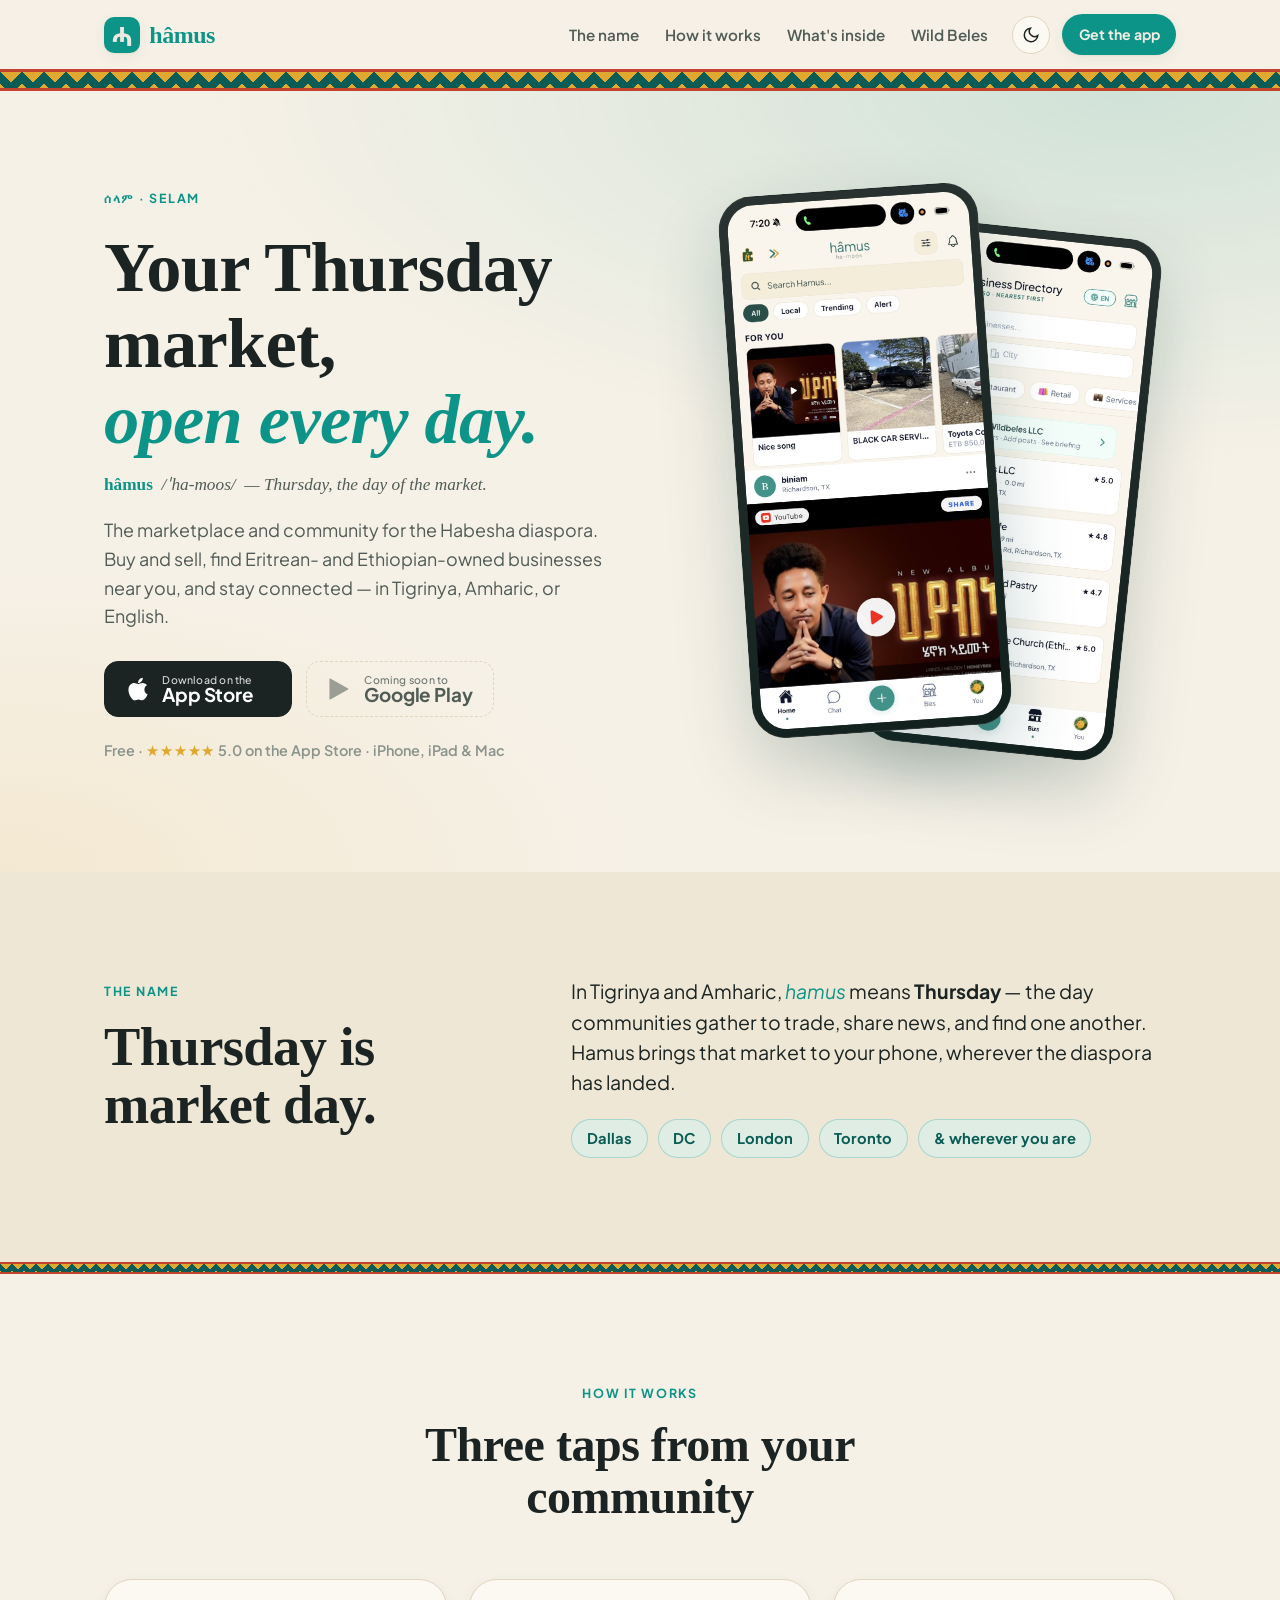
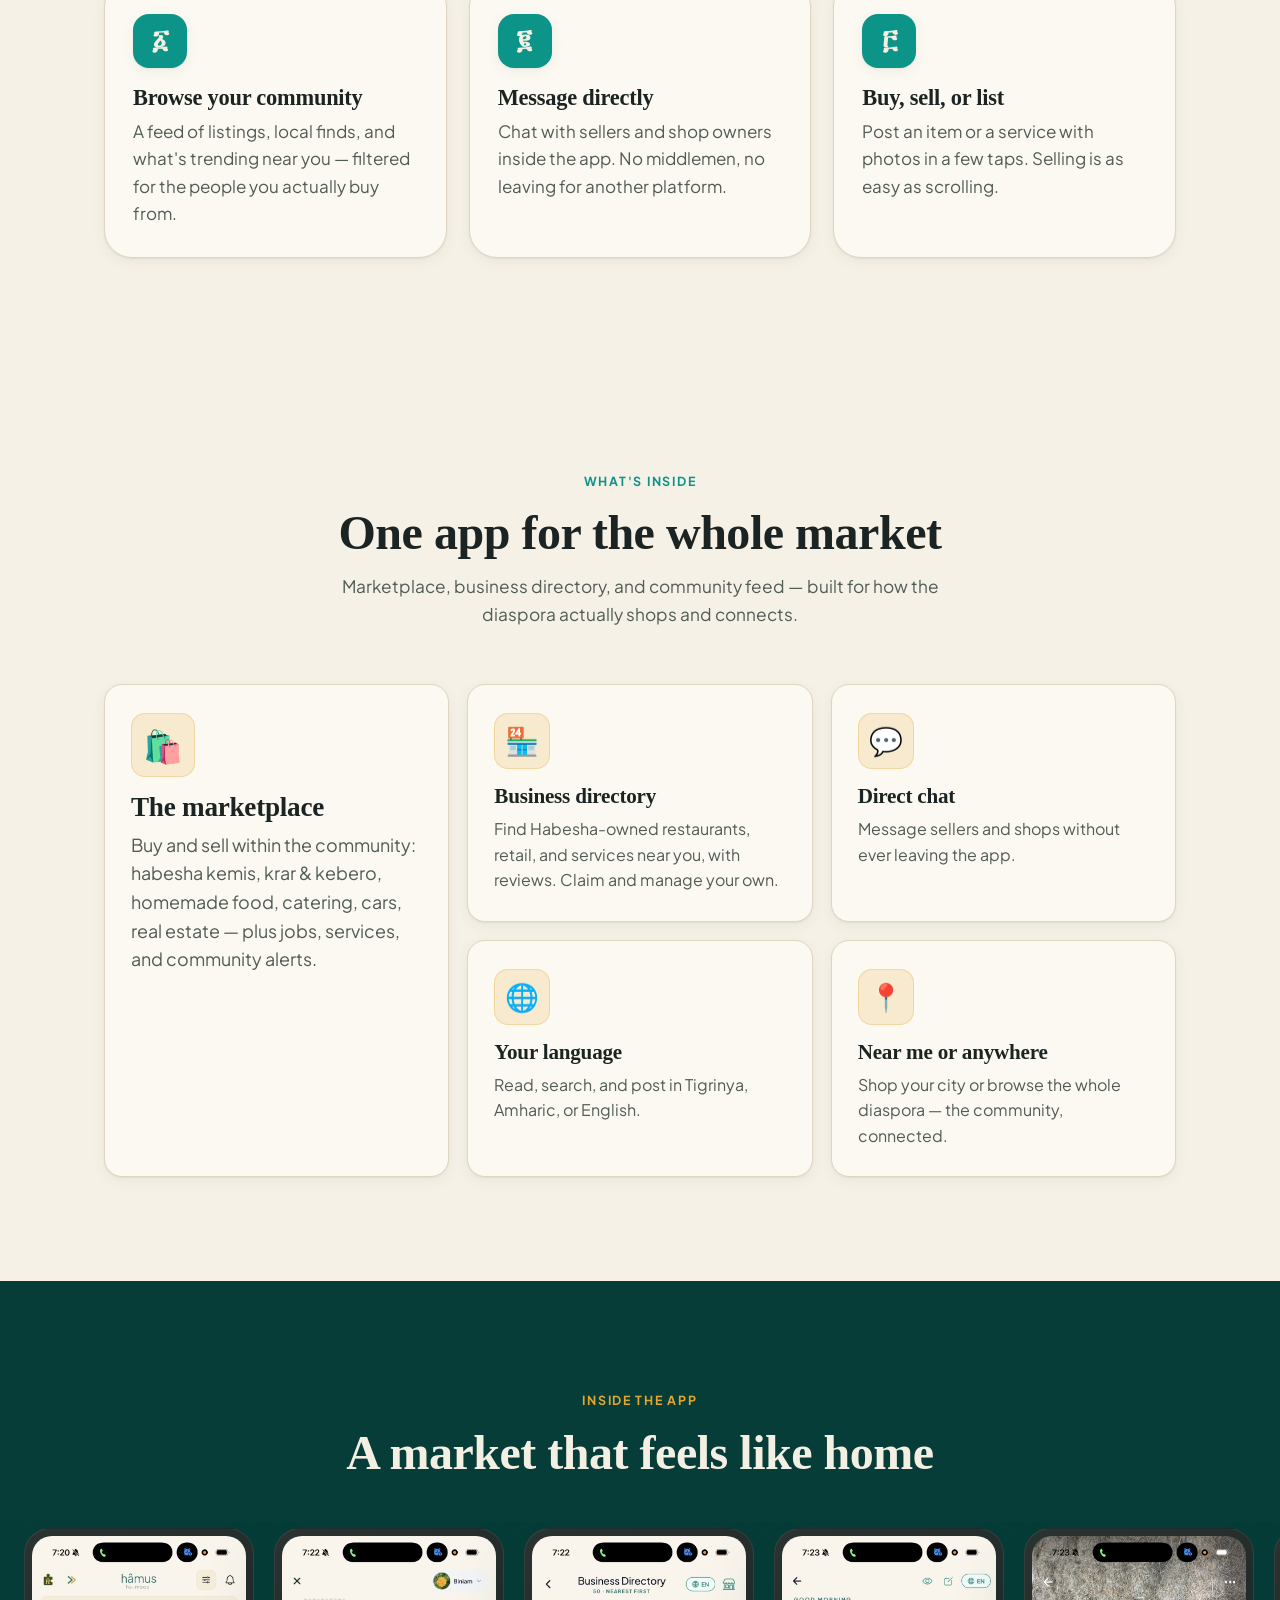
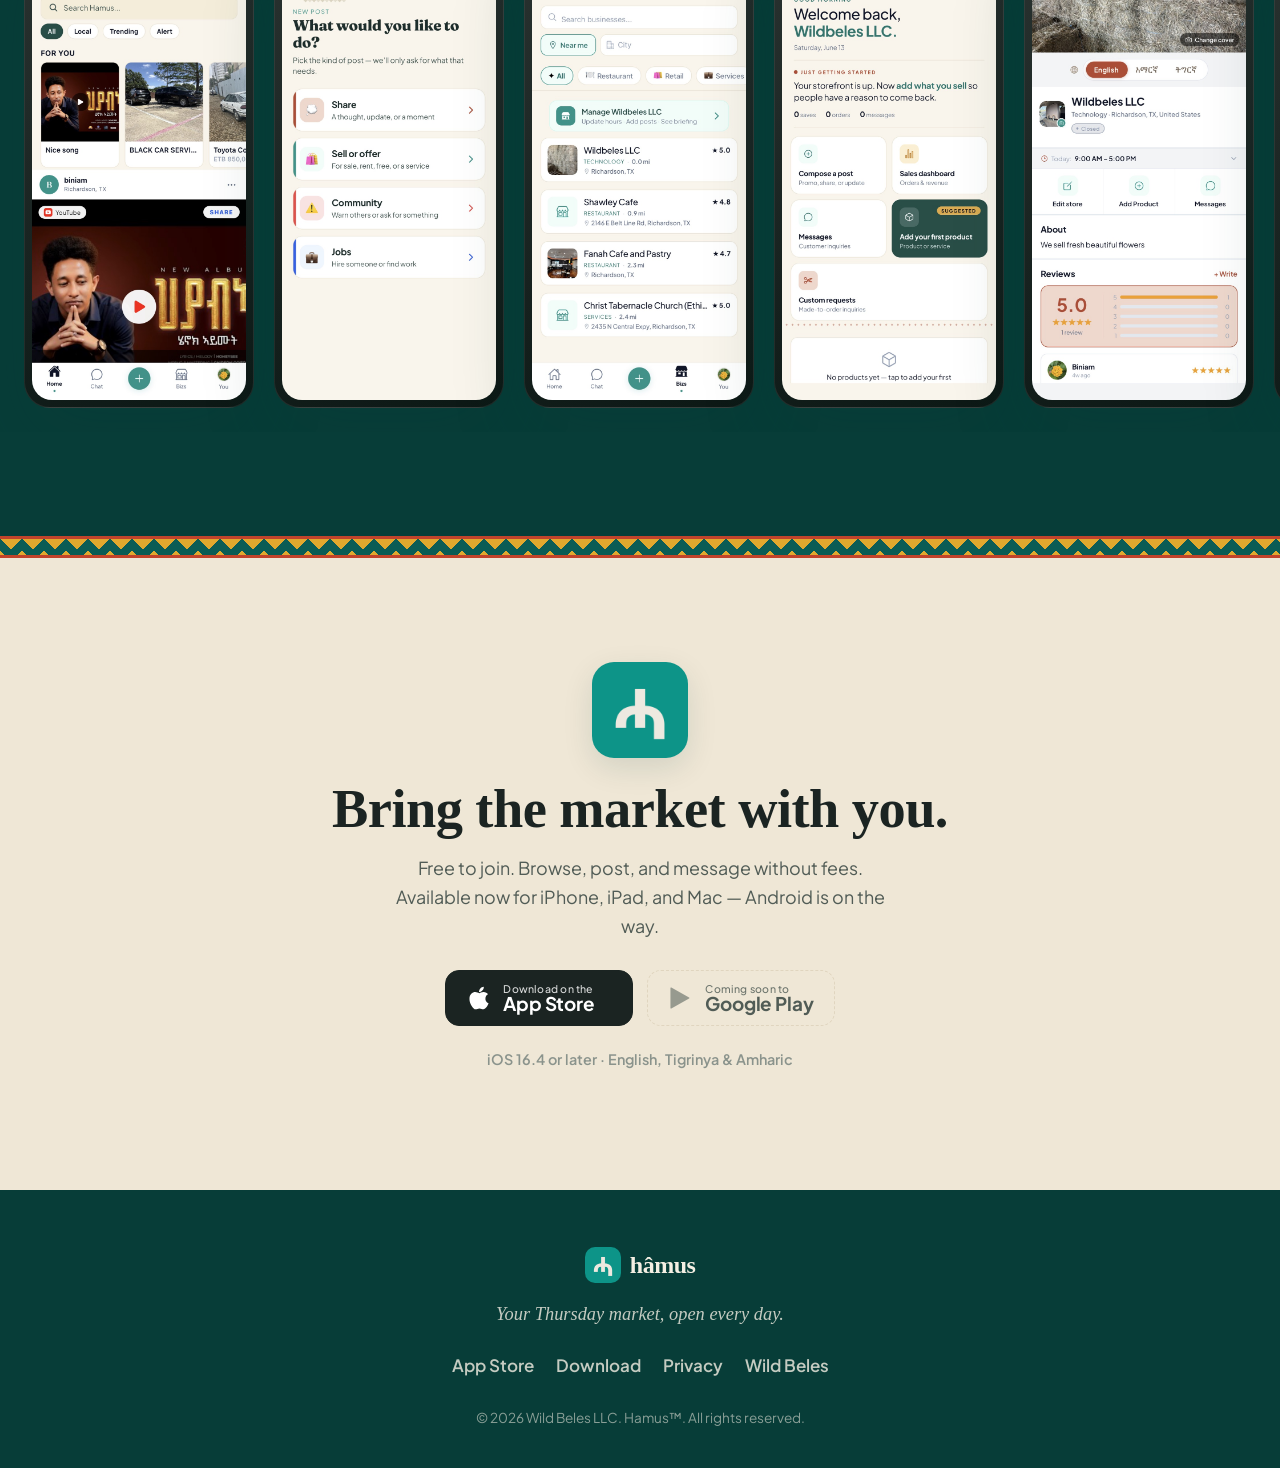
==== hamus/index.html @ 09d2dfd8 "Add Hamus landing and download page" ====
<!DOCTYPE html>
<html lang="en" data-theme="light">
<head>
  <meta charset="UTF-8" />
  <meta name="viewport" content="width=device-width, initial-scale=1.0" />
  <title>Hamus — Your Thursday market, open every day.</title>
  <meta name="description" content="Hamus is the marketplace and community for the Habesha diaspora. Buy and sell, find Eritrean- and Ethiopian-owned businesses near you, and connect in Tigrinya, Amharic, or English. Download for iOS." />

  <!-- Open Graph -->
  <meta property="og:title" content="Hamus — Your Thursday market, open every day." />
  <meta property="og:description" content="The marketplace and community for the Eritrean & Ethiopian diaspora. Buy, sell, and find Habesha-owned businesses near you. Download for iPhone." />
  <meta property="og:type" content="website" />
  <meta property="og:url" content="https://www.wildbeles.com/hamus/" />
  <meta property="og:image" content="assets/icon.png" />
  <meta name="twitter:card" content="summary_large_image" />
  <link rel="canonical" href="https://www.wildbeles.com/hamus/" />
  <link rel="icon" type="image/png" href="assets/icon.png" />
  <link rel="apple-touch-icon" href="assets/icon.png" />

  <!-- Fonts: Plus Jakarta Sans (body) + Boska (display serif, matches app wordmark) -->
  <link rel="preconnect" href="https://fonts.googleapis.com" />
  <link rel="preconnect" href="https://fonts.gstatic.com" crossorigin />
  <link href="https://fonts.googleapis.com/css2?family=Plus+Jakarta+Sans:ital,wght@0,300..800;1,300..800&display=swap" rel="stylesheet" />
  <link href="https://api.fontshare.com/v2/css?f[]=boska@400,500,600,700&display=swap" rel="stylesheet" />

  <link rel="stylesheet" href="style.css" />
</head>
<body>

  <!-- NAV -->
  <header class="nav" id="nav">
    <div class="nav__inner">
      <a href="#top" class="brand" aria-label="Hamus home">
        <img src="assets/icon.png" alt="" class="brand__mark" width="36" height="36" />
        <span class="brand__name">hâmus</span>
      </a>
      <nav class="nav__links" aria-label="Main navigation">
        <a href="#name">The name</a>
        <a href="#how">How it works</a>
        <a href="#features">What's inside</a>
        <a href="../index.html">Wild Beles</a>
      </nav>
      <div class="nav__actions">
        <button class="theme-toggle" data-theme-toggle aria-label="Switch to dark mode" type="button">
          <svg width="18" height="18" viewBox="0 0 24 24" fill="none" stroke="currentColor" stroke-width="2"><path d="M21 12.79A9 9 0 1 1 11.21 3 7 7 0 0 0 21 12.79z"/></svg>
        </button>
        <a href="#download" class="btn btn--primary btn--sm">Get the app</a>
      </div>
    </div>
  </header>

  <!-- tibeb signature band -->
  <div class="tibeb" role="presentation" aria-hidden="true"></div>

  <!-- HERO -->
  <main id="top">
  <section class="hero">
    <div class="hero__inner">
      <div class="hero__copy">
        <span class="eyebrow"><span lang="am">ሰላም</span> · Selam</span>
        <h1 class="hero__headline">Your Thursday market,<br/><em>open every day.</em></h1>
        <p class="hero__pronounce"><strong>hâmus</strong> &nbsp;/ˈha-moos/&nbsp; — Thursday, the day of the market.</p>
        <p class="hero__sub">The marketplace and community for the Habesha diaspora. Buy and sell, find Eritrean- and Ethiopian-owned businesses near you, and stay connected — in Tigrinya, Amharic, or English.</p>

        <div class="store-row">
          <a class="store-badge" href="https://apps.apple.com/us/app/hamus/id6759566316" aria-label="Download Hamus on the App Store">
            <svg class="store-badge__glyph" viewBox="0 0 384 512" aria-hidden="true"><path fill="currentColor" d="M318.7 268.7c-.2-36.7 16.4-64.4 50-84.8-18.8-26.9-47.2-41.7-84.7-44.6-35.5-2.8-74.3 20.7-88.5 20.7-15 0-49.4-19.7-76.4-19.7C63.3 141.2 4 184.8 4 273.5q0 39.3 14.4 81.2c12.8 36.7 59 126.7 107.2 125.2 25.2-.6 43-17.9 75.8-17.9 31.8 0 48.3 17.9 76.4 17.9 48.6-.7 90.4-82.5 102.6-119.3-65.2-30.7-61.7-90-61.7-91.9zm-56.6-164.2c27.3-32.4 24.8-61.9 24-72.5-24.1 1.4-52 16.4-67.9 34.9-17.5 19.8-27.8 44.3-25.6 71.9 26.1 2 49.9-11.4 69.5-34.3z"/></svg>
            <span class="store-badge__text"><small>Download on the</small><strong>App Store</strong></span>
          </a>
          <span class="store-badge store-badge--soon" aria-label="Hamus for Android is coming soon">
            <svg class="store-badge__glyph" viewBox="0 0 512 512" aria-hidden="true"><path fill="currentColor" d="M48 59.5v393c0 6.6 5.4 12 12 12 2.1 0 4.2-.6 6.1-1.6l349.4-196.5c5.8-3.3 7.8-10.6 4.5-16.4-1.1-1.9-2.6-3.5-4.5-4.5L66.1 49.1c-5.8-3.3-13.1-1.2-16.4 4.5-1.1 1.9-1.7 4-1.7 5.9z"/></svg>
            <span class="store-badge__text"><small>Coming soon to</small><strong>Google Play</strong></span>
          </span>
        </div>

        <p class="hero__trust">Free · <span class="stars" aria-hidden="true">★★★★★</span> 5.0 on the App Store · iPhone, iPad &amp; Mac</p>
      </div>

      <div class="hero__art" aria-hidden="false">
        <div class="phones">
          <figure class="phone phone--back">
            <img src="assets/screen-3.jpg" alt="Hamus business directory listing Habesha-owned restaurants and services near Richardson, Texas with ratings" width="375" height="812" loading="eager" />
          </figure>
          <figure class="phone phone--front">
            <img src="assets/screen-1.jpg" alt="Hamus home feed showing a For You marketplace of local listings, a car service, and a community music post" width="375" height="812" loading="eager" />
          </figure>
        </div>
      </div>
    </div>
  </section>

  <!-- THE NAME -->
  <section class="section name" id="name">
    <div class="container name__grid">
      <div class="name__lead">
        <span class="eyebrow">The name</span>
        <h2>Thursday is market day.</h2>
      </div>
      <div class="name__body">
        <p>In Tigrinya and Amharic, <em>hamus</em> means <strong>Thursday</strong> — the day communities gather to trade, share news, and find one another. Hamus brings that market to your phone, wherever the diaspora has landed.</p>
        <ul class="cities" aria-label="Cities the diaspora calls home">
          <li>Dallas</li><li>DC</li><li>London</li><li>Toronto</li><li>&amp; wherever you are</li>
        </ul>
      </div>
    </div>
  </section>

  <div class="tibeb tibeb--thin" role="presentation" aria-hidden="true"></div>

  <!-- HOW IT WORKS -->
  <section class="section how" id="how">
    <div class="container">
      <div class="section-head">
        <span class="eyebrow">How it works</span>
        <h2>Three taps from your community</h2>
      </div>
      <ol class="steps">
        <li class="step">
          <span class="step__num">፩</span>
          <h3>Browse your community</h3>
          <p>A feed of listings, local finds, and what's trending near you — filtered for the people you actually buy from.</p>
        </li>
        <li class="step">
          <span class="step__num">፪</span>
          <h3>Message directly</h3>
          <p>Chat with sellers and shop owners inside the app. No middlemen, no leaving for another platform.</p>
        </li>
        <li class="step">
          <span class="step__num">፫</span>
          <h3>Buy, sell, or list</h3>
          <p>Post an item or a service with photos in a few taps. Selling is as easy as scrolling.</p>
        </li>
      </ol>
    </div>
  </section>

  <!-- WHAT'S INSIDE / FEATURES -->
  <section class="section features" id="features">
    <div class="container">
      <div class="section-head">
        <span class="eyebrow">What's inside</span>
        <h2>One app for the whole market</h2>
        <p class="section-sub">Marketplace, business directory, and community feed — built for how the diaspora actually shops and connects.</p>
      </div>
      <div class="feature-grid">
        <article class="feature feature--wide">
          <div class="feature__icon" aria-hidden="true">🛍️</div>
          <h3>The marketplace</h3>
          <p>Buy and sell within the community: habesha kemis, krar &amp; kebero, homemade food, catering, cars, real estate — plus jobs, services, and community alerts.</p>
        </article>
        <article class="feature">
          <div class="feature__icon" aria-hidden="true">🏪</div>
          <h3>Business directory</h3>
          <p>Find Habesha-owned restaurants, retail, and services near you, with reviews. Claim and manage your own.</p>
        </article>
        <article class="feature">
          <div class="feature__icon" aria-hidden="true">💬</div>
          <h3>Direct chat</h3>
          <p>Message sellers and shops without ever leaving the app.</p>
        </article>
        <article class="feature">
          <div class="feature__icon" aria-hidden="true">🌐</div>
          <h3>Your language</h3>
          <p>Read, search, and post in Tigrinya, Amharic, or English.</p>
        </article>
        <article class="feature">
          <div class="feature__icon" aria-hidden="true">📍</div>
          <h3>Near me or anywhere</h3>
          <p>Shop your city or browse the whole diaspora — the community, connected.</p>
        </article>
      </div>
    </div>
  </section>

  <!-- SCREENSHOTS -->
  <section class="section shots" id="shots" aria-label="Screenshots from the Hamus app">
    <div class="shots__head container">
      <span class="eyebrow">Inside the app</span>
      <h2>A market that feels like home</h2>
    </div>
    <div class="shots__rail" role="list">
      <figure class="shot" role="listitem"><img src="assets/screen-1.jpg" alt="Hamus home feed with For You listings and a community post" loading="lazy" width="375" height="812" /></figure>
      <figure class="shot" role="listitem"><img src="assets/screen-2.jpg" alt="Hamus new-post screen offering Share, Sell or offer, Community alert, and Jobs post types" loading="lazy" width="375" height="812" /></figure>
      <figure class="shot" role="listitem"><img src="assets/screen-3.jpg" alt="Hamus business directory with nearby Habesha-owned businesses and ratings" loading="lazy" width="375" height="812" /></figure>
      <figure class="shot" role="listitem"><img src="assets/screen-4.jpg" alt="Hamus seller dashboard with compose post, sales, messages, and add product" loading="lazy" width="375" height="812" /></figure>
      <figure class="shot" role="listitem"><img src="assets/screen-5.jpg" alt="A Hamus business profile with reviews and an English, Amharic, and Tigrinya language toggle" loading="lazy" width="375" height="812" /></figure>
      <figure class="shot" role="listitem"><img src="assets/screen-6.jpg" alt="A Hamus marketplace listing for a Toyota Corolla in Addis Ababa, priced in Ethiopian birr" loading="lazy" width="375" height="812" /></figure>
    </div>
  </section>

  <div class="tibeb" role="presentation" aria-hidden="true"></div>

  <!-- DOWNLOAD -->
  <section class="section download" id="download">
    <div class="container download__inner">
      <img src="assets/icon.png" alt="Hamus app icon" class="download__icon" width="96" height="96" />
      <h2>Bring the market with you.</h2>
      <p class="download__sub">Free to join. Browse, post, and message without fees. Available now for iPhone, iPad, and Mac — Android is on the way.</p>
      <div class="store-row store-row--center">
        <a class="store-badge" href="https://apps.apple.com/us/app/hamus/id6759566316" aria-label="Download Hamus on the App Store">
          <svg class="store-badge__glyph" viewBox="0 0 384 512" aria-hidden="true"><path fill="currentColor" d="M318.7 268.7c-.2-36.7 16.4-64.4 50-84.8-18.8-26.9-47.2-41.7-84.7-44.6-35.5-2.8-74.3 20.7-88.5 20.7-15 0-49.4-19.7-76.4-19.7C63.3 141.2 4 184.8 4 273.5q0 39.3 14.4 81.2c12.8 36.7 59 126.7 107.2 125.2 25.2-.6 43-17.9 75.8-17.9 31.8 0 48.3 17.9 76.4 17.9 48.6-.7 90.4-82.5 102.6-119.3-65.2-30.7-61.7-90-61.7-91.9zm-56.6-164.2c27.3-32.4 24.8-61.9 24-72.5-24.1 1.4-52 16.4-67.9 34.9-17.5 19.8-27.8 44.3-25.6 71.9 26.1 2 49.9-11.4 69.5-34.3z"/></svg>
          <span class="store-badge__text"><small>Download on the</small><strong>App Store</strong></span>
        </a>
        <span class="store-badge store-badge--soon" aria-label="Hamus for Android is coming soon">
          <svg class="store-badge__glyph" viewBox="0 0 512 512" aria-hidden="true"><path fill="currentColor" d="M48 59.5v393c0 6.6 5.4 12 12 12 2.1 0 4.2-.6 6.1-1.6l349.4-196.5c5.8-3.3 7.8-10.6 4.5-16.4-1.1-1.9-2.6-3.5-4.5-4.5L66.1 49.1c-5.8-3.3-13.1-1.2-16.4 4.5-1.1 1.9-1.7 4-1.7 5.9z"/></svg>
          <span class="store-badge__text"><small>Coming soon to</small><strong>Google Play</strong></span>
        </span>
      </div>
      <p class="download__meta">iOS 16.4 or later · English, Tigrinya &amp; Amharic</p>
    </div>
  </section>
  </main>

  <!-- FOOTER -->
  <footer class="footer">
    <div class="container footer__inner">
      <div class="footer__brand">
        <a href="#top" class="brand" aria-label="Hamus home">
          <img src="assets/icon.png" alt="" class="brand__mark" width="32" height="32" />
          <span class="brand__name">hâmus</span>
        </a>
        <p class="footer__tagline">Your Thursday market, open every day.</p>
      </div>
      <nav class="footer__links" aria-label="Footer navigation">
        <a href="https://apps.apple.com/us/app/hamus/id6759566316">App Store</a>
        <a href="#download">Download</a>
        <a href="https://mainib26.github.io/hamus-legal/" target="_blank" rel="noopener">Privacy</a>
        <a href="../index.html">Wild Beles</a>
      </nav>
      <p class="footer__copy">© 2026 Wild Beles LLC. Hamus™. All rights reserved.</p>
    </div>
  </footer>

  <script src="main.js"></script>
  <!-- Cloudflare Web Analytics -->
  <script defer src='https://static.cloudflareinsights.com/beacon.min.js' data-cf-beacon='{"token": "3647a5404eb44c69a69fdd7ae8679982"}'></script>
  <!-- End Cloudflare Web Analytics -->
</body>
</html>
---- hamus/style.css ----
/* ============================================================
   HAMUS — Habesha marketplace landing
   Palette grounded in the real brand (teal #0D9488 on cream),
   with gold + berbere-red reserved for the tibeb signature band.
   ============================================================ */

:root {
  /* brand */
  --teal:       #0D9488;
  --teal-deep:  #0A5C55;
  --teal-ink:   #073D38;
  --gold:       #E0A82E;
  --berbere:    #C1432B;

  /* surfaces (light) */
  --cream:      #F6F1E7;
  --paper:      #FCF9F2;
  --sand:       #EFE7D6;
  --line:       #E0D5BF;

  /* text (light) */
  --ink:        #1B2422;
  --ink-soft:   #515C56;
  --ink-faint:  #8A938C;

  --bg:         var(--cream);
  --surface:    var(--paper);
  --on-teal:    #F4EFE3;

  --shadow-sm:  0 1px 2px rgba(7, 61, 56, .06), 0 4px 14px rgba(7, 61, 56, .06);
  --shadow-md:  0 10px 30px rgba(7, 61, 56, .12);
  --shadow-lg:  0 30px 70px rgba(7, 61, 56, .22);

  --radius:     18px;
  --radius-lg:  28px;
  --maxw:       1120px;

  --font-body:  "Plus Jakarta Sans", system-ui, -apple-system, sans-serif;
  --font-disp:  "Boska", Georgia, "Times New Roman", serif;
}

[data-theme="dark"] {
  --cream:      #0E1A18;
  --paper:      #14201E;
  --sand:       #182724;
  --line:       #243632;

  --ink:        #ECE6D6;
  --ink-soft:   #A9B4AD;
  --ink-faint:  #76837C;

  --teal:       #19A99B;
  --bg:         var(--cream);
  --surface:    var(--paper);
  --on-teal:    #F4EFE3;

  --shadow-sm:  0 1px 2px rgba(0,0,0,.4), 0 4px 14px rgba(0,0,0,.35);
  --shadow-md:  0 10px 30px rgba(0,0,0,.5);
  --shadow-lg:  0 30px 70px rgba(0,0,0,.6);
}

/* ---------- base ---------- */
*, *::before, *::after { box-sizing: border-box; }

html { scroll-behavior: smooth; }
@media (prefers-reduced-motion: reduce) {
  html { scroll-behavior: auto; }
  *, *::before, *::after { animation-duration: .001ms !important; transition-duration: .001ms !important; }
}

body {
  margin: 0;
  background: var(--bg);
  color: var(--ink);
  font-family: var(--font-body);
  font-size: 17px;
  line-height: 1.6;
  -webkit-font-smoothing: antialiased;
  text-rendering: optimizeLegibility;
  overflow-x: hidden;
}

img { max-width: 100%; display: block; }

a { color: inherit; text-decoration: none; }

h1, h2, h3 { font-family: var(--font-disp); font-weight: 600; line-height: 1.08; letter-spacing: -.01em; margin: 0; }
em { font-style: italic; }

::selection { background: var(--teal); color: var(--on-teal); }

:focus-visible {
  outline: 3px solid var(--teal);
  outline-offset: 3px;
  border-radius: 6px;
}

.container { width: 100%; max-width: var(--maxw); margin-inline: auto; padding-inline: 24px; }

.eyebrow {
  display: inline-block;
  font-family: var(--font-body);
  font-weight: 700;
  font-size: .78rem;
  letter-spacing: .14em;
  text-transform: uppercase;
  color: var(--teal);
}
[data-theme="dark"] .eyebrow { color: var(--gold); }

/* ---------- buttons ---------- */
.btn {
  display: inline-flex; align-items: center; justify-content: center; gap: .5em;
  font-family: var(--font-body); font-weight: 700; font-size: .95rem;
  padding: .8em 1.4em; border-radius: 999px; border: 1.5px solid transparent;
  cursor: pointer; transition: transform .15s ease, box-shadow .2s ease, background .2s ease;
}
.btn--sm { padding: .6em 1.1em; font-size: .88rem; }
.btn--primary { background: var(--teal); color: var(--on-teal); box-shadow: var(--shadow-sm); }
.btn--primary:hover { transform: translateY(-2px); box-shadow: var(--shadow-md); background: var(--teal-deep); }
[data-theme="dark"] .btn--primary:hover { background: #1ec0af; }

/* ---------- tibeb signature band ---------- */
/* A woven diamond chain — the embroidered border of the habesha kemis,
   rebuilt in pure CSS. Gold diamonds over deep teal, framed by berbere lines. */
.tibeb {
  height: 22px;
  background-color: var(--teal-deep);
  background-image:
    linear-gradient(135deg, var(--gold) 25%, transparent 25%),
    linear-gradient(225deg, var(--gold) 25%, transparent 25%),
    linear-gradient(45deg,  var(--gold) 25%, transparent 25%),
    linear-gradient(315deg, var(--gold) 25%, transparent 25%);
  background-position: 11px 0, 11px 0, 0 0, 0 0;
  background-size: 22px 22px;
  background-repeat: repeat;
  border-top: 3px solid var(--berbere);
  border-bottom: 3px solid var(--berbere);
}
.tibeb--thin {
  height: 12px;
  background-size: 12px 12px;
  background-position: 6px 0, 6px 0, 0 0, 0 0;
  border-width: 2px;
}

/* ---------- nav ---------- */
.nav {
  position: sticky; top: 0; z-index: 50;
  background: color-mix(in srgb, var(--bg) 80%, transparent);
  backdrop-filter: saturate(1.4) blur(12px);
  transition: box-shadow .25s ease, background .25s ease;
}
.nav--scrolled { box-shadow: 0 1px 0 var(--line), var(--shadow-sm); }
.nav__inner {
  max-width: var(--maxw); margin-inline: auto; padding: 14px 24px;
  display: flex; align-items: center; gap: 24px;
}
.brand { display: inline-flex; align-items: center; gap: .55em; }
.brand__mark { width: 36px; height: 36px; border-radius: 10px; box-shadow: var(--shadow-sm); }
.brand__name { font-family: var(--font-disp); font-weight: 600; font-size: 1.5rem; color: var(--teal); letter-spacing: -.02em; }
[data-theme="dark"] .brand__name { color: var(--on-teal); }

.nav__links { display: flex; gap: 26px; margin-left: auto; font-weight: 600; font-size: .95rem; }
.nav__links a { color: var(--ink-soft); transition: color .15s ease; }
.nav__links a:hover { color: var(--teal); }

.nav__actions { display: flex; align-items: center; gap: 12px; }
.theme-toggle {
  display: inline-flex; align-items: center; justify-content: center;
  width: 38px; height: 38px; border-radius: 50%;
  background: var(--surface); color: var(--ink); border: 1.5px solid var(--line);
  cursor: pointer; transition: transform .15s ease, color .15s ease, border-color .15s ease;
}
.theme-toggle:hover { color: var(--teal); border-color: var(--teal); transform: rotate(-12deg); }

/* ---------- store badges ---------- */
.store-row { display: flex; flex-wrap: wrap; gap: 14px; margin-top: 30px; }
.store-row--center { justify-content: center; }

.store-badge {
  display: inline-flex; align-items: center; gap: .7em;
  padding: .68em 1.15em; border-radius: 14px;
  background: var(--ink); color: #fff;
  border: 1.5px solid var(--ink);
  transition: transform .15s ease, box-shadow .2s ease;
  min-width: 188px;
}
.store-badge[href]:hover { transform: translateY(-2px); box-shadow: var(--shadow-md); }
.store-badge__glyph { width: 26px; height: 26px; flex: none; }
.store-badge__text { display: flex; flex-direction: column; line-height: 1.05; text-align: left; }
.store-badge__text small { font-size: .66rem; font-weight: 500; opacity: .82; letter-spacing: .02em; }
.store-badge__text strong { font-size: 1.18rem; font-weight: 700; font-family: var(--font-body); letter-spacing: -.01em; }

.store-badge--soon {
  background: transparent; color: var(--ink-soft);
  border: 1.5px dashed var(--line); cursor: default;
}
.store-badge--soon .store-badge__glyph { opacity: .55; }
[data-theme="dark"] .store-badge { background: #fff; color: var(--ink); border-color: #fff; }
[data-theme="dark"] .store-badge--soon { background: transparent; color: var(--ink-soft); border-color: var(--line); }

/* ---------- hero ---------- */
.hero { position: relative; padding: clamp(48px, 8vw, 92px) 0 clamp(56px, 8vw, 96px); }
.hero::before {
  content: ""; position: absolute; inset: 0; z-index: -1;
  background:
    radial-gradient(120% 80% at 88% 0%, color-mix(in srgb, var(--teal) 16%, transparent), transparent 60%),
    radial-gradient(90% 70% at 0% 100%, color-mix(in srgb, var(--gold) 12%, transparent), transparent 55%);
}
.hero__inner {
  max-width: var(--maxw); margin-inline: auto; padding-inline: 24px;
  display: grid; grid-template-columns: 1.05fr .95fr; gap: clamp(24px, 5vw, 64px); align-items: center;
}
.hero__copy { max-width: 560px; }
.hero__headline {
  font-size: clamp(2.6rem, 6vw, 4.4rem); margin: 18px 0 14px;
}
.hero__headline em { color: var(--teal); font-style: italic; }
[data-theme="dark"] .hero__headline em { color: var(--gold); }

.hero__pronounce {
  font-family: var(--font-disp); font-style: italic; font-size: 1.08rem;
  color: var(--ink-soft); margin: 0 0 18px;
}
.hero__pronounce strong { color: var(--teal); font-style: normal; font-weight: 600; }
[data-theme="dark"] .hero__pronounce strong { color: var(--on-teal); }

.hero__sub { font-size: 1.12rem; color: var(--ink-soft); margin: 0; max-width: 520px; }

.hero__trust { margin-top: 22px; font-size: .9rem; color: var(--ink-faint); font-weight: 600; }
.stars { color: var(--gold); letter-spacing: .06em; }

/* hero phones */
.hero__art { display: flex; justify-content: center; }
.phones { position: relative; width: min(420px, 100%); aspect-ratio: 5 / 6; }
.phone {
  position: absolute; margin: 0;
  border-radius: 34px; padding: 8px;
  background: linear-gradient(160deg, #2a3331, #11201d);
  box-shadow: var(--shadow-lg);
  overflow: hidden;
  border: 1px solid rgba(255,255,255,.06);
}
.phone img { border-radius: 26px; width: 100%; height: 100%; object-fit: cover; object-position: top; }
.phone--back {
  width: 60%; top: 0; right: 2%;
  transform: rotate(6deg);
  filter: saturate(.96);
}
.phone--front {
  width: 62%; bottom: 0; left: 2%;
  transform: rotate(-4deg);
  z-index: 2;
}
@media (hover: hover) {
  .phones:hover .phone--front { transform: rotate(-2deg) translateY(-6px); }
  .phones:hover .phone--back  { transform: rotate(4deg) translateY(4px); }
  .phone { transition: transform .4s cubic-bezier(.2,.7,.2,1); }
}

/* ---------- generic section ---------- */
.section { padding: clamp(56px, 9vw, 104px) 0; }
.section-head { max-width: 640px; margin: 0 auto clamp(36px, 5vw, 56px); text-align: center; }
.section-head h2 { font-size: clamp(2rem, 4vw, 3rem); margin: 14px 0 0; }
.section-sub { color: var(--ink-soft); font-size: 1.08rem; margin: 14px 0 0; }

/* ---------- the name ---------- */
.name { background: var(--sand); }
.name__grid { display: grid; grid-template-columns: .8fr 1.2fr; gap: clamp(28px, 5vw, 64px); align-items: start; }
.name__lead h2 { font-size: clamp(2.2rem, 4.6vw, 3.4rem); margin-top: 14px; }
.name__body p { font-size: 1.22rem; line-height: 1.55; margin: 0 0 22px; color: var(--ink); }
.name__body em { color: var(--teal); font-style: italic; }
[data-theme="dark"] .name__body em { color: var(--gold); }
.cities { list-style: none; display: flex; flex-wrap: wrap; gap: 10px; padding: 0; margin: 0; }
.cities li {
  font-weight: 700; font-size: .92rem; color: var(--teal-deep);
  background: color-mix(in srgb, var(--teal) 12%, var(--paper));
  padding: .45em 1em; border-radius: 999px; border: 1px solid color-mix(in srgb, var(--teal) 26%, transparent);
}
[data-theme="dark"] .cities li { color: var(--on-teal); background: color-mix(in srgb, var(--teal) 22%, transparent); }

/* ---------- how it works (steps) ---------- */
.steps {
  list-style: none; padding: 0; margin: 0;
  display: grid; grid-template-columns: repeat(3, 1fr); gap: 22px; counter-reset: step;
}
.step {
  position: relative; background: var(--surface); border: 1px solid var(--line);
  border-radius: var(--radius-lg); padding: 34px 28px 30px; box-shadow: var(--shadow-sm);
}
.step__num {
  display: inline-flex; align-items: center; justify-content: center;
  width: 54px; height: 54px; border-radius: 16px; margin-bottom: 18px;
  font-family: var(--font-disp); font-size: 1.7rem; font-weight: 700;
  background: var(--teal); color: var(--on-teal); box-shadow: var(--shadow-sm);
}
.step h3 { font-size: 1.4rem; margin-bottom: 8px; }
.step p { color: var(--ink-soft); margin: 0; }

/* ---------- features ---------- */
.feature-grid {
  display: grid; grid-template-columns: repeat(3, 1fr);
  grid-auto-rows: 1fr; gap: 18px;
}
.feature {
  background: var(--surface); border: 1px solid var(--line); border-radius: var(--radius);
  padding: 28px 26px; box-shadow: var(--shadow-sm);
  transition: transform .2s ease, box-shadow .2s ease, border-color .2s ease;
}
.feature:hover { transform: translateY(-4px); box-shadow: var(--shadow-md); border-color: color-mix(in srgb, var(--teal) 40%, var(--line)); }
.feature--wide { grid-column: span 1; }
.feature__icon {
  font-size: 1.7rem; width: 56px; height: 56px; border-radius: 14px;
  display: grid; place-items: center; margin-bottom: 16px;
  background: color-mix(in srgb, var(--gold) 18%, var(--paper));
  border: 1px solid color-mix(in srgb, var(--gold) 30%, transparent);
}
.feature h3 { font-size: 1.32rem; margin-bottom: 8px; }
.feature p { color: var(--ink-soft); margin: 0; font-size: 1rem; }

@media (min-width: 861px) {
  .feature--wide { grid-column: span 1; grid-row: span 2; display: flex; flex-direction: column; }
  .feature--wide .feature__icon { width: 64px; height: 64px; font-size: 2rem; }
  .feature--wide h3 { font-size: 1.7rem; }
  .feature--wide p { font-size: 1.12rem; }
}

/* ---------- screenshots rail ---------- */
.shots { background: var(--teal-ink); color: var(--on-teal); overflow: hidden; }
.shots .eyebrow { color: var(--gold); }
.shots__head { text-align: center; margin-bottom: 44px; }
.shots__head h2 { color: var(--on-teal); font-size: clamp(2rem, 4vw, 3rem); margin-top: 14px; }
.shots__rail {
  display: flex; gap: 20px; padding: 6px 24px 24px; overflow-x: auto;
  scroll-snap-type: x mandatory; -webkit-overflow-scrolling: touch;
  scrollbar-width: thin; scrollbar-color: var(--gold) transparent;
}
.shots__rail::-webkit-scrollbar { height: 8px; }
.shots__rail::-webkit-scrollbar-thumb { background: color-mix(in srgb, var(--gold) 70%, transparent); border-radius: 99px; }
.shot {
  flex: 0 0 auto; width: 230px; margin: 0; scroll-snap-align: center;
  border-radius: 26px; padding: 7px; background: linear-gradient(160deg, #2a3331, #0c1815);
  box-shadow: var(--shadow-lg); border: 1px solid rgba(255,255,255,.08);
}
.shot img { border-radius: 20px; width: 100%; height: auto; }

/* ---------- download ---------- */
.download { background: var(--sand); text-align: center; }
.download__inner { max-width: 680px; }
.download__icon { width: 96px; height: 96px; border-radius: 22px; margin: 0 auto 22px; box-shadow: var(--shadow-md); }
.download h2 { font-size: clamp(2.2rem, 5vw, 3.4rem); }
.download__sub { color: var(--ink-soft); font-size: 1.12rem; margin: 16px auto 30px; max-width: 520px; }
.download__meta { margin-top: 22px; font-size: .9rem; color: var(--ink-faint); font-weight: 600; }

/* ---------- footer ---------- */
.footer { background: var(--teal-ink); color: var(--on-teal); padding: 56px 0 40px; }
.footer__inner { display: grid; gap: 22px; justify-items: center; text-align: center; }
.footer .brand__name { color: var(--on-teal); }
.footer .brand__mark { box-shadow: none; }
.footer__tagline { font-family: var(--font-disp); font-style: italic; font-size: 1.15rem; margin: 10px 0 0; color: color-mix(in srgb, var(--on-teal) 80%, transparent); }
.footer__links { display: flex; flex-wrap: wrap; gap: 8px 22px; justify-content: center; font-weight: 600; }
.footer__links a { color: color-mix(in srgb, var(--on-teal) 80%, transparent); transition: color .15s ease; }
.footer__links a:hover { color: var(--gold); }
.footer__copy { font-size: .85rem; color: color-mix(in srgb, var(--on-teal) 55%, transparent); margin: 6px 0 0; }

/* ============================================================
   RESPONSIVE
   ============================================================ */
@media (max-width: 980px) {
  .feature-grid { grid-template-columns: repeat(2, 1fr); }
  .feature--wide { grid-column: span 2; grid-row: auto; }
}

@media (max-width: 860px) {
  body { font-size: 16px; }
  .hero__inner { grid-template-columns: 1fr; }
  .hero__art { order: -1; }
  .phones { width: min(360px, 86%); aspect-ratio: 4 / 5; margin-inline: auto; }
  .name__grid { grid-template-columns: 1fr; }
  .steps { grid-template-columns: 1fr; }
  .nav__links { display: none; }
}

@media (max-width: 560px) {
  .feature-grid { grid-template-columns: 1fr; }
  .feature--wide { grid-column: span 1; }
  .store-row { flex-direction: column; }
  .store-badge { width: 100%; }
  .shot { width: 200px; }
  .hero__headline { font-size: clamp(2.3rem, 11vw, 3rem); }
}
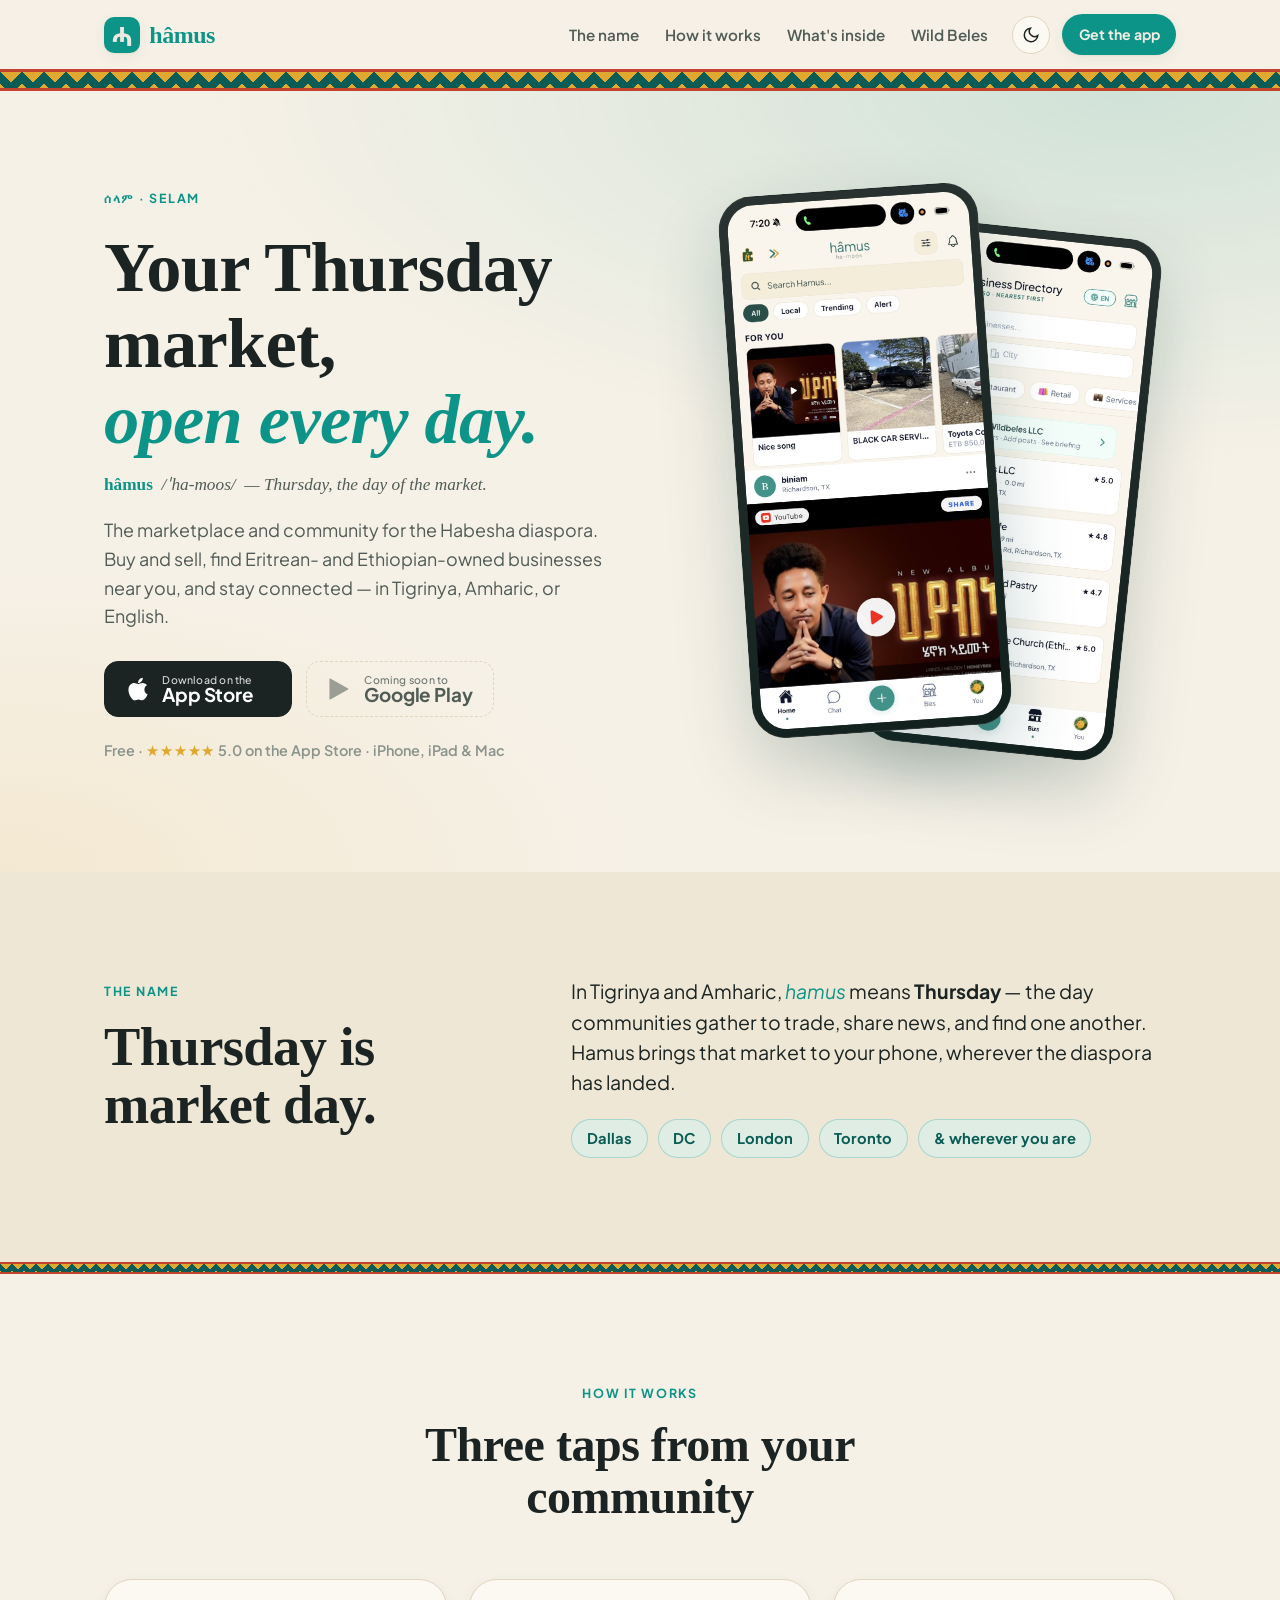
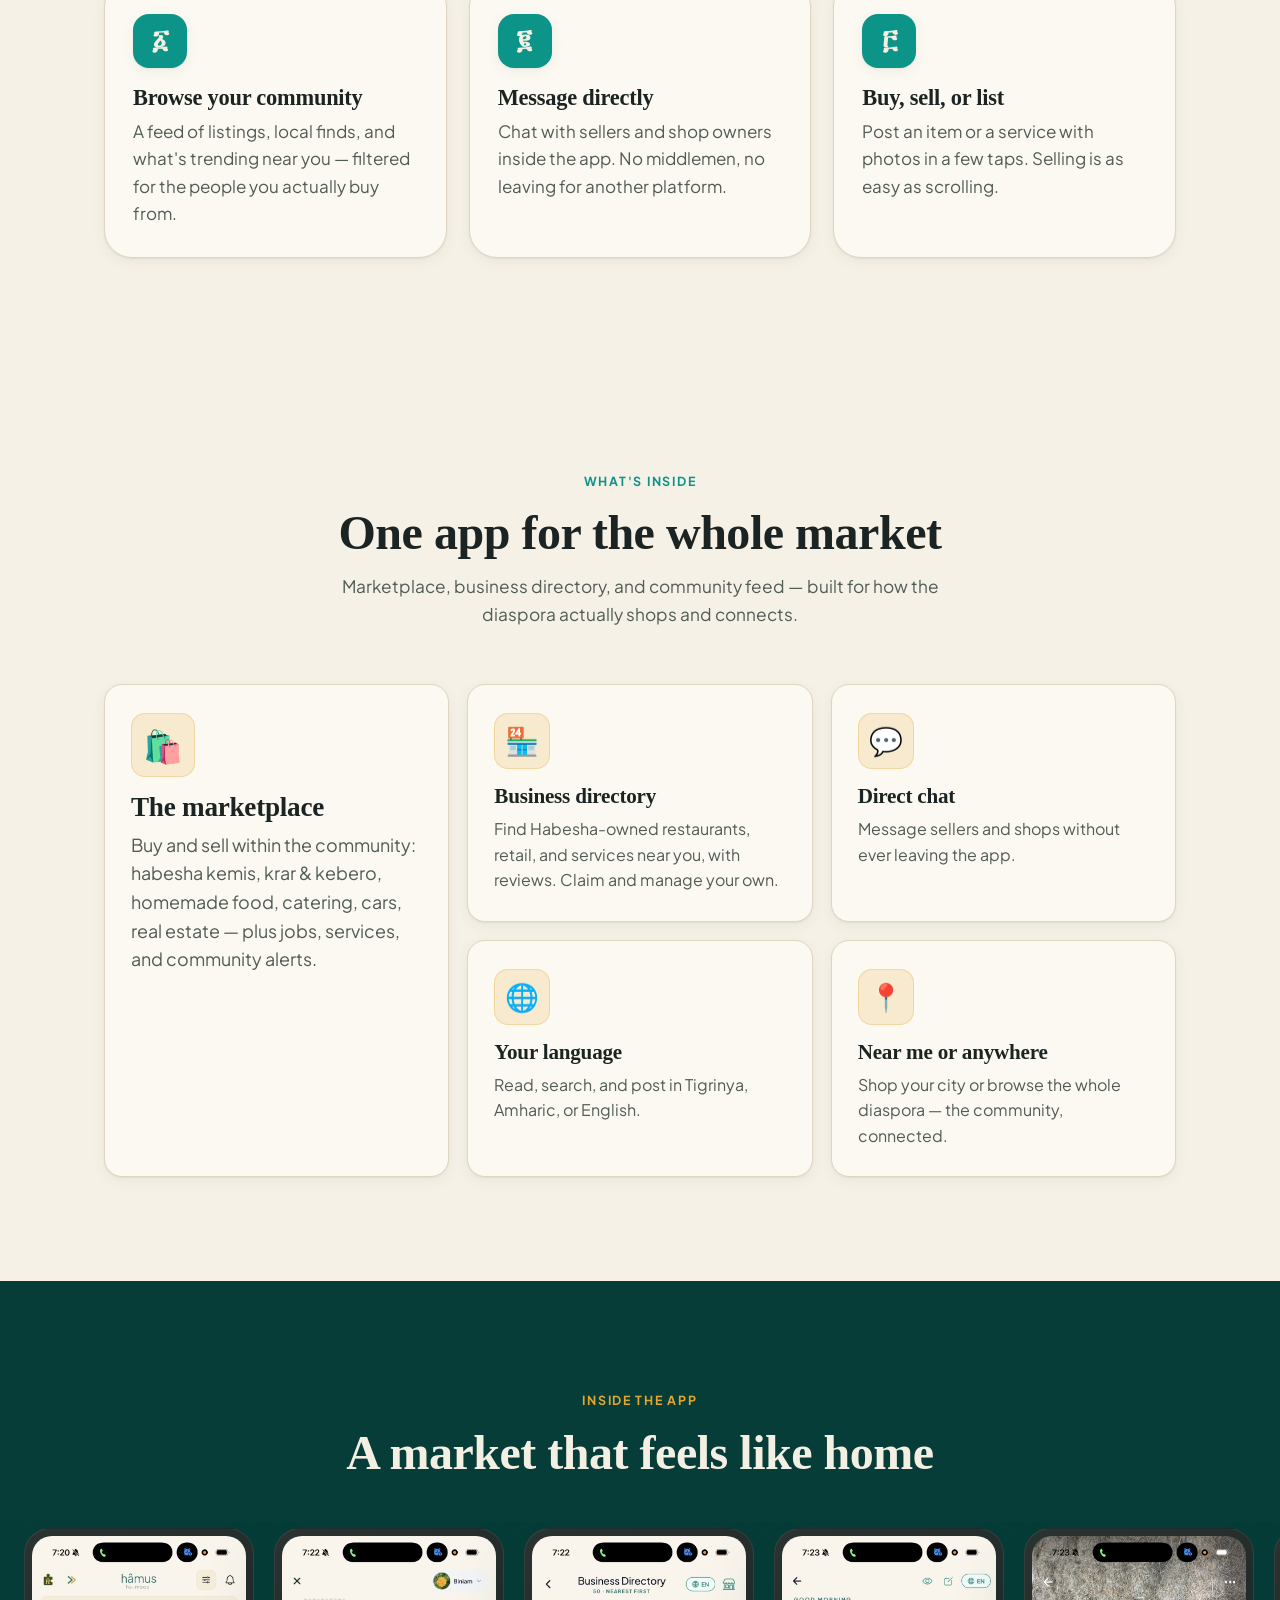
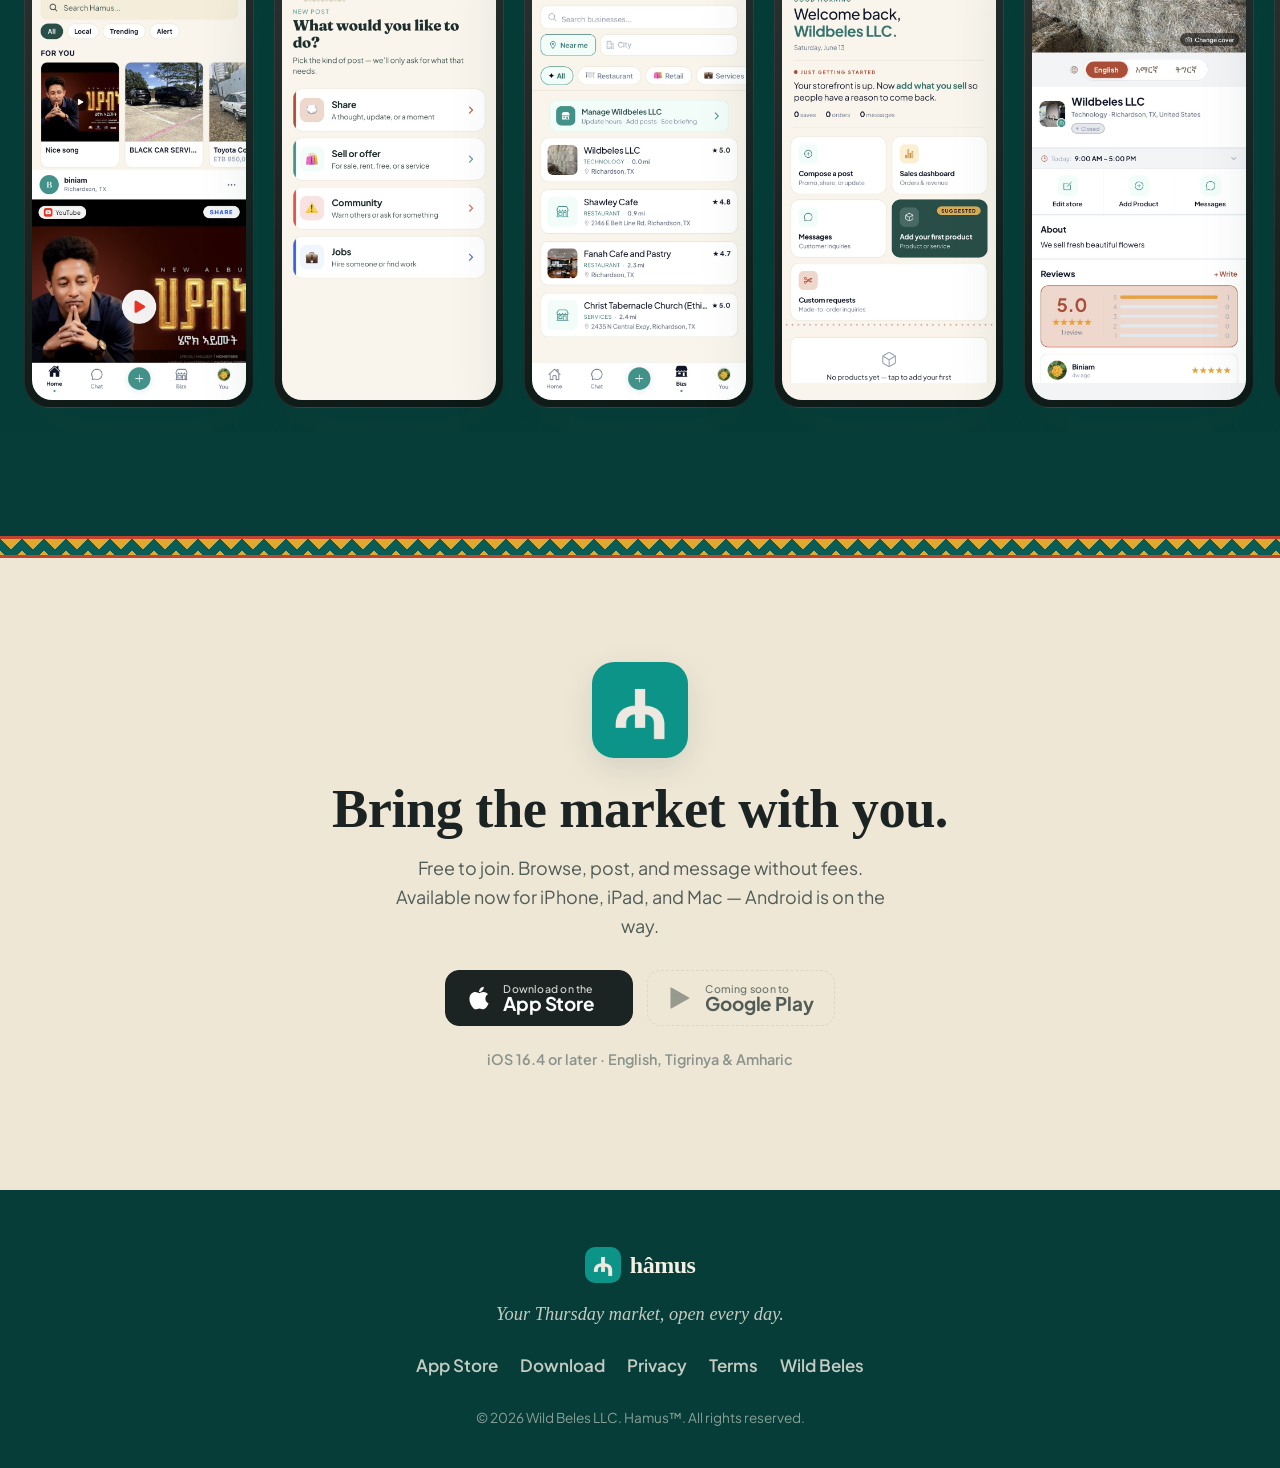
==== commit 914c3323: "Add Hamus privacy and terms pages on the domain Bring the legal content (verbatim from the existing " ====
--- a/hamus/index.html
+++ b/hamus/index.html
@@ -224,7 +224,8 @@
       <nav class="footer__links" aria-label="Footer navigation">
         <a href="https://apps.apple.com/us/app/hamus/id6759566316">App Store</a>
         <a href="#download">Download</a>
-        <a href="https://mainib26.github.io/hamus-legal/" target="_blank" rel="noopener">Privacy</a>
+        <a href="privacy">Privacy</a>
+        <a href="terms">Terms</a>
         <a href="../index.html">Wild Beles</a>
       </nav>
       <p class="footer__copy">© 2026 Wild Beles LLC. Hamus™. All rights reserved.</p>
--- a/hamus/style.css
+++ b/hamus/style.css
@@ -390,3 +390,45 @@
   .shot { width: 200px; }
   .hero__headline { font-size: clamp(2.3rem, 11vw, 3rem); }
 }
+
+/* ============================================================
+   LEGAL PAGES (privacy / terms)
+   Reuses the brand tokens above; long-form, readable column.
+   ============================================================ */
+.legal { padding: clamp(36px, 6vw, 64px) 0 clamp(56px, 9vw, 96px); }
+.legal__wrap { max-width: 760px; margin-inline: auto; padding-inline: 24px; }
+
+.legal__top {
+  display: flex; flex-wrap: wrap; align-items: center; justify-content: space-between;
+  gap: 14px; margin-bottom: clamp(22px, 4vw, 38px);
+}
+.legal h1 { font-size: clamp(2.1rem, 5vw, 3.1rem); margin-top: 6px; }
+.legal__updated { color: var(--ink-faint); font-size: .9rem; font-weight: 600; margin: 12px 0 0; }
+.legal__lead { font-size: 1.12rem; color: var(--ink); margin: 22px 0 0; }
+
+/* document body */
+.legal__doc { font-size: 1.04rem; }
+.legal__doc h2 {
+  font-size: 1.5rem; margin: 38px 0 12px; color: var(--teal-deep); scroll-margin-top: 90px;
+}
+[data-theme="dark"] .legal__doc h2 { color: var(--teal); }
+.legal__doc h3 {
+  font-family: var(--font-body); font-size: 1.04rem; font-weight: 700;
+  margin: 22px 0 8px; color: var(--ink);
+}
+.legal__doc p, .legal__doc li { color: var(--ink-soft); margin: 0 0 14px; }
+.legal__doc ul { padding-left: 22px; margin: 0 0 18px; }
+.legal__doc li { margin-bottom: 8px; }
+.legal__doc strong { color: var(--ink); }
+.legal__doc em { font-style: italic; }
+.legal__doc a { color: var(--teal); text-decoration: underline; text-underline-offset: 2px; }
+.legal__doc a:hover { color: var(--teal-deep); }
+[data-theme="dark"] .legal__doc a:hover { color: var(--gold); }
+
+/* callout + notice boxes */
+.callout {
+  background: color-mix(in srgb, var(--teal) 10%, var(--surface));
+  border: 1px solid color-mix(in srgb, var(--teal) 28%, transparent);
+  border-radius: var(--radius); padding: 16px 18px; margin: 20px 0;
+}
+.callout p { margin: 0; color: var(--ink); }
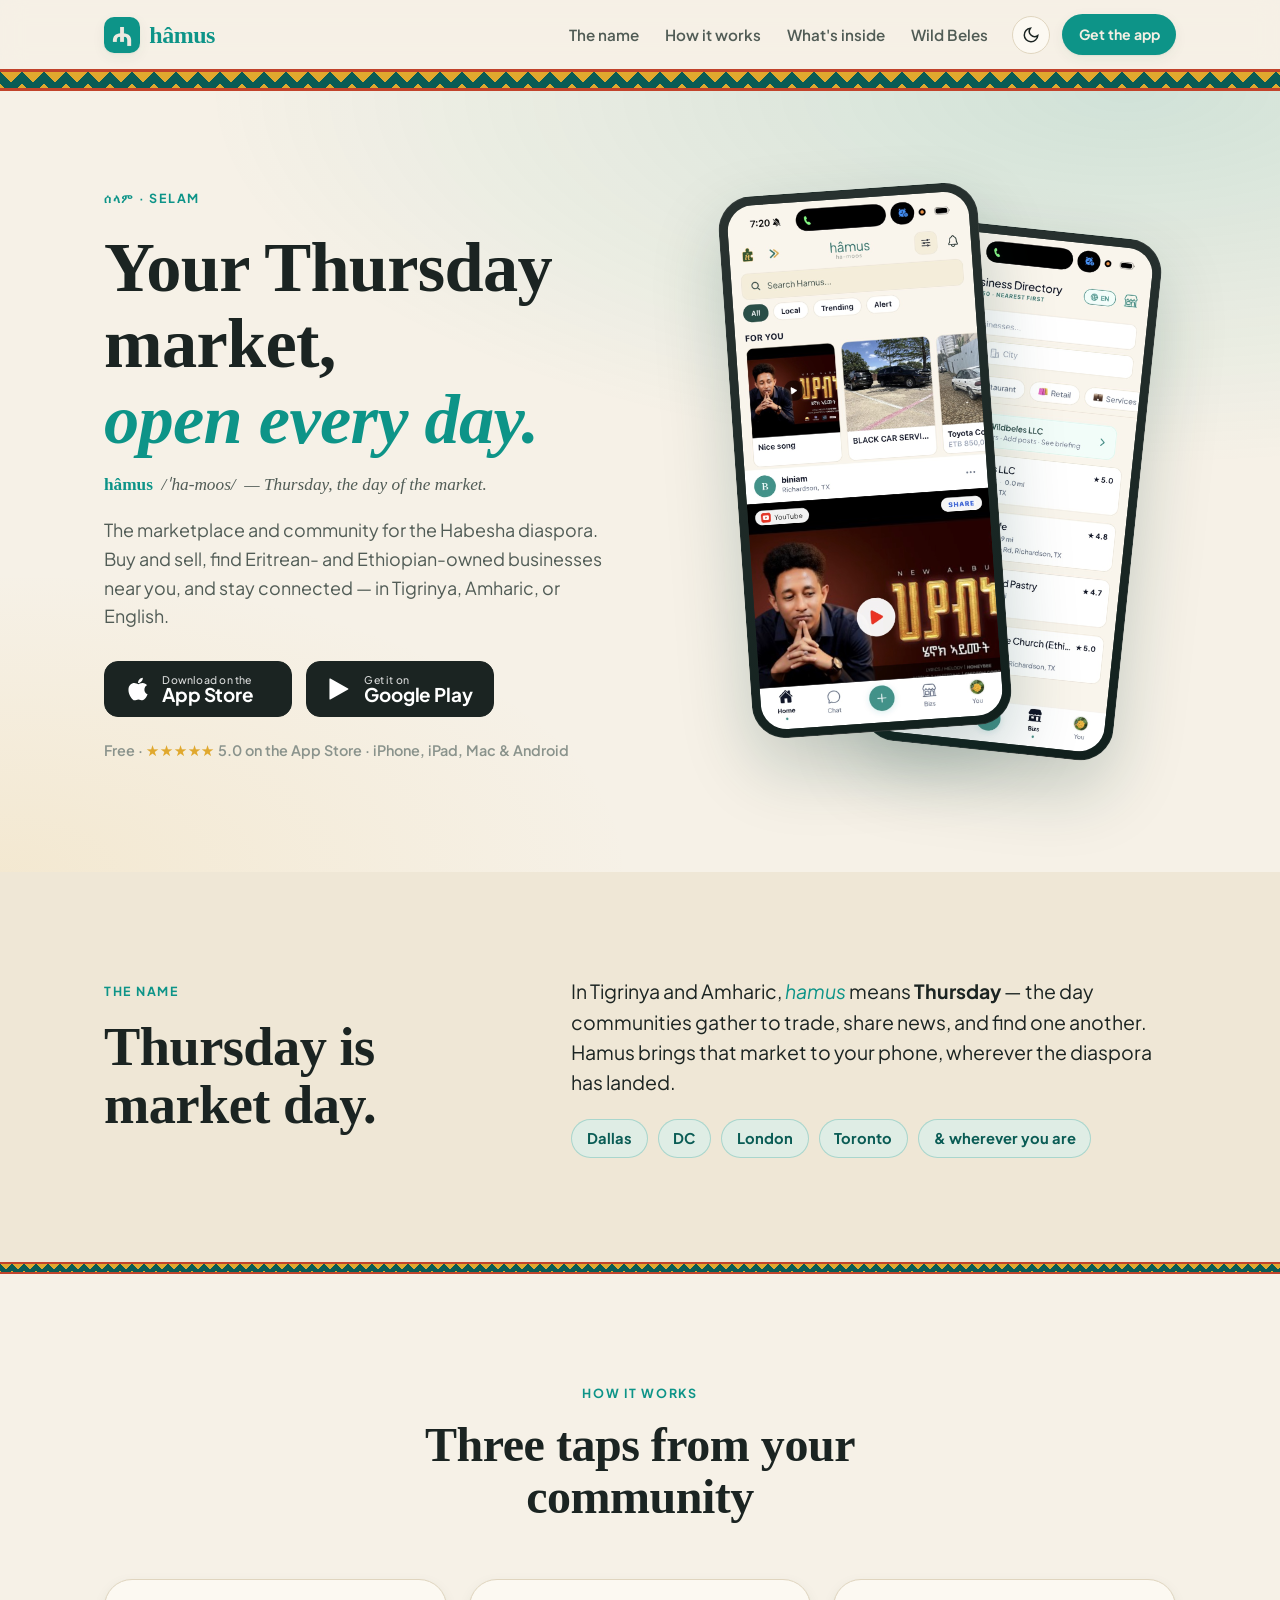
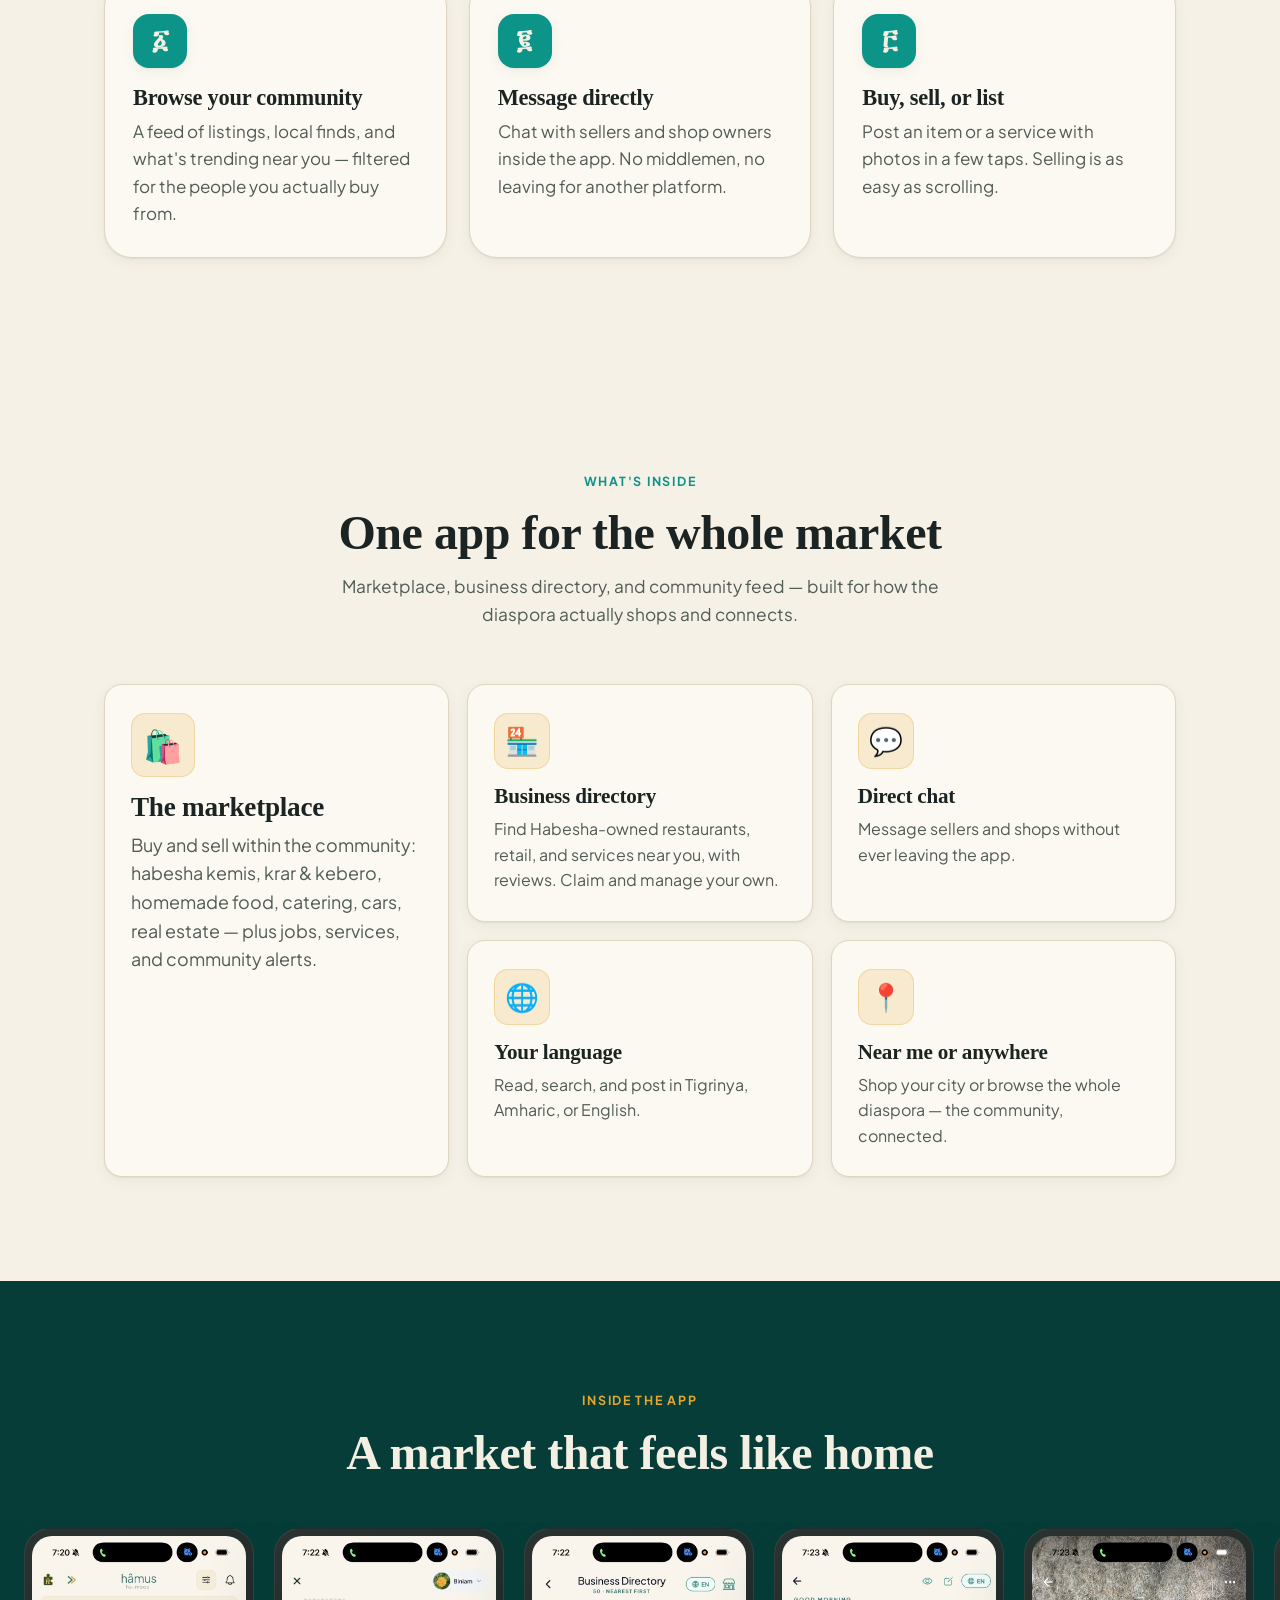
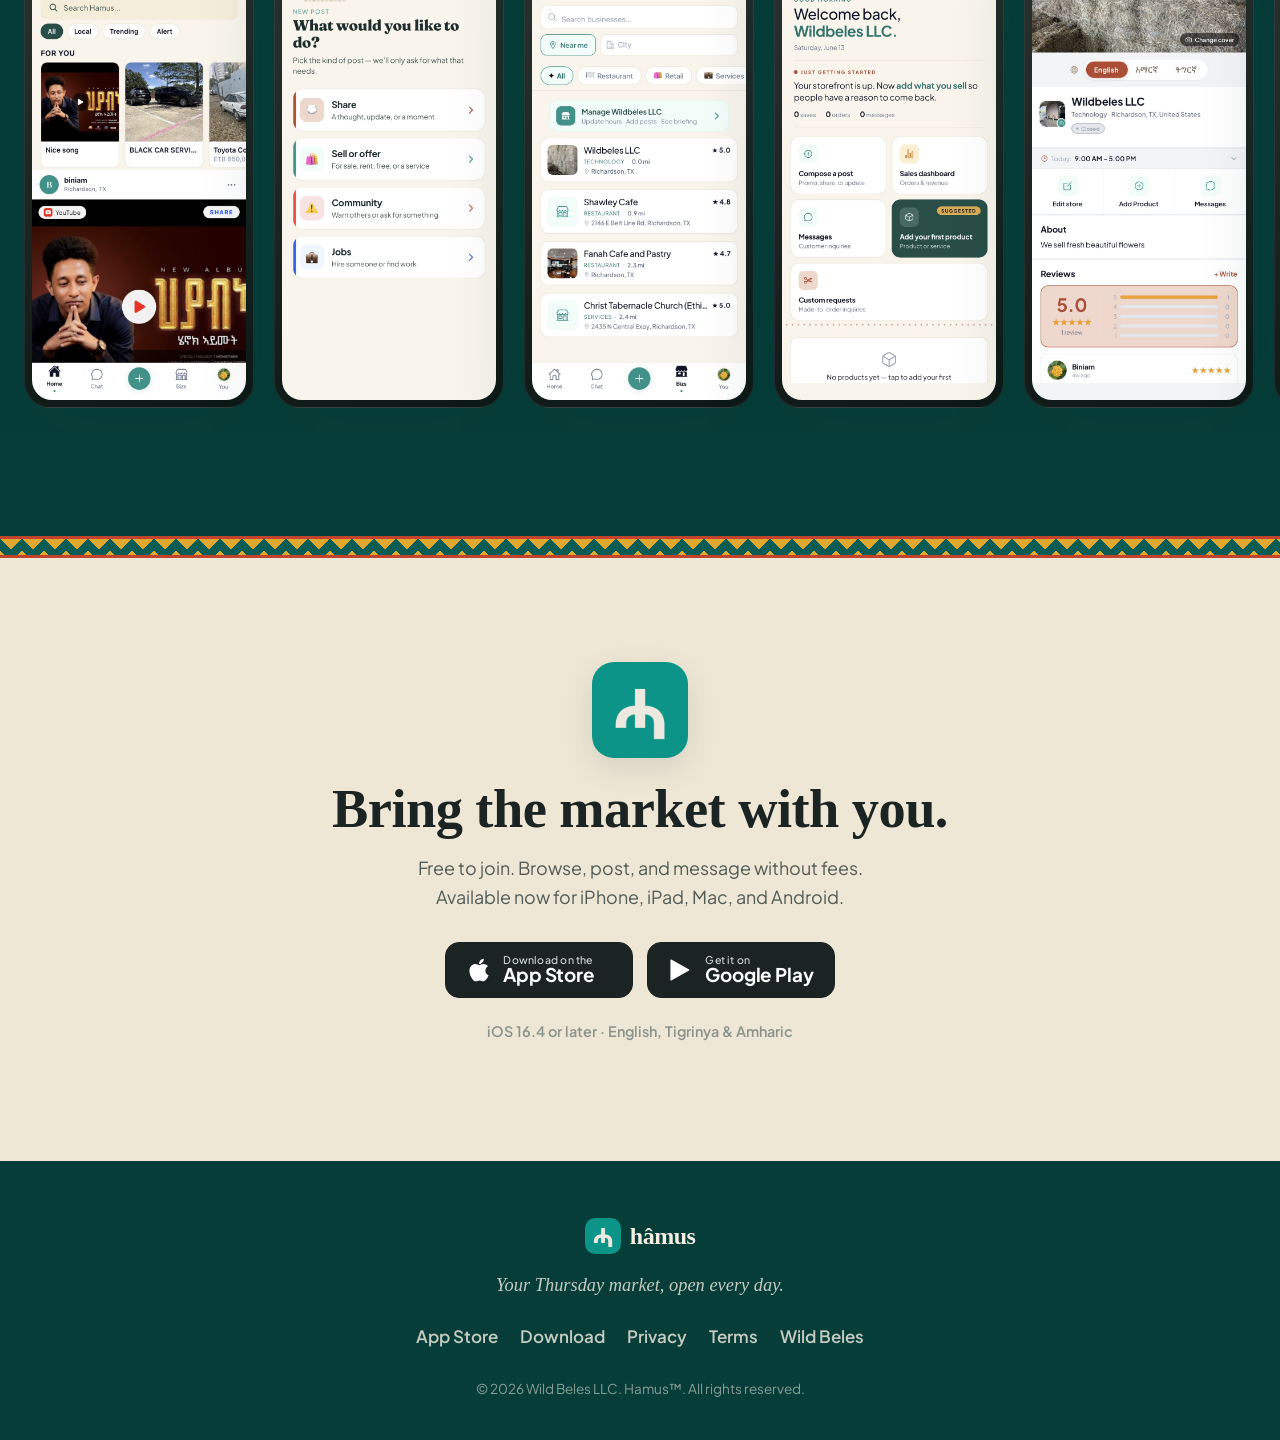
==== commit 2288da20: "hamus: Android is live — real Google Play links everywhere Replace the 'Coming soon to Google Play' " ====
--- a/hamus/index.html
+++ b/hamus/index.html
@@ -4,11 +4,11 @@
   <meta charset="UTF-8" />
   <meta name="viewport" content="width=device-width, initial-scale=1.0" />
   <title>Hamus — Your Thursday market, open every day.</title>
-  <meta name="description" content="Hamus is the marketplace and community for the Habesha diaspora. Buy and sell, find Eritrean- and Ethiopian-owned businesses near you, and connect in Tigrinya, Amharic, or English. Download for iOS." />
+  <meta name="description" content="Hamus is the marketplace and community for the Habesha diaspora. Buy and sell, find Eritrean- and Ethiopian-owned businesses near you, and connect in Tigrinya, Amharic, or English. Download free for iOS & Android." />
 
   <!-- Open Graph -->
   <meta property="og:title" content="Hamus — Your Thursday market, open every day." />
-  <meta property="og:description" content="The marketplace and community for the Eritrean & Ethiopian diaspora. Buy, sell, and find Habesha-owned businesses near you. Download for iPhone." />
+  <meta property="og:description" content="The marketplace and community for the Eritrean & Ethiopian diaspora. Buy, sell, and find Habesha-owned businesses near you. Download for iPhone & Android." />
   <meta property="og:type" content="website" />
   <meta property="og:url" content="https://www.wildbeles.com/hamus/" />
   <meta property="og:image" content="assets/icon.png" />
@@ -67,13 +67,13 @@
             <svg class="store-badge__glyph" viewBox="0 0 384 512" aria-hidden="true"><path fill="currentColor" d="M318.7 268.7c-.2-36.7 16.4-64.4 50-84.8-18.8-26.9-47.2-41.7-84.7-44.6-35.5-2.8-74.3 20.7-88.5 20.7-15 0-49.4-19.7-76.4-19.7C63.3 141.2 4 184.8 4 273.5q0 39.3 14.4 81.2c12.8 36.7 59 126.7 107.2 125.2 25.2-.6 43-17.9 75.8-17.9 31.8 0 48.3 17.9 76.4 17.9 48.6-.7 90.4-82.5 102.6-119.3-65.2-30.7-61.7-90-61.7-91.9zm-56.6-164.2c27.3-32.4 24.8-61.9 24-72.5-24.1 1.4-52 16.4-67.9 34.9-17.5 19.8-27.8 44.3-25.6 71.9 26.1 2 49.9-11.4 69.5-34.3z"/></svg>
             <span class="store-badge__text"><small>Download on the</small><strong>App Store</strong></span>
           </a>
-          <span class="store-badge store-badge--soon" aria-label="Hamus for Android is coming soon">
+          <a class="store-badge" href="https://play.google.com/store/apps/details?id=app.hamus.wildbeles" aria-label="Get Hamus on Google Play">
             <svg class="store-badge__glyph" viewBox="0 0 512 512" aria-hidden="true"><path fill="currentColor" d="M48 59.5v393c0 6.6 5.4 12 12 12 2.1 0 4.2-.6 6.1-1.6l349.4-196.5c5.8-3.3 7.8-10.6 4.5-16.4-1.1-1.9-2.6-3.5-4.5-4.5L66.1 49.1c-5.8-3.3-13.1-1.2-16.4 4.5-1.1 1.9-1.7 4-1.7 5.9z"/></svg>
-            <span class="store-badge__text"><small>Coming soon to</small><strong>Google Play</strong></span>
-          </span>
+            <span class="store-badge__text"><small>Get it on</small><strong>Google Play</strong></span>
+          </a>
         </div>
 
-        <p class="hero__trust">Free · <span class="stars" aria-hidden="true">★★★★★</span> 5.0 on the App Store · iPhone, iPad &amp; Mac</p>
+        <p class="hero__trust">Free · <span class="stars" aria-hidden="true">★★★★★</span> 5.0 on the App Store · iPhone, iPad, Mac &amp; Android</p>
       </div>
 
       <div class="hero__art" aria-hidden="false">
@@ -195,16 +195,16 @@
     <div class="container download__inner">
       <img src="assets/icon.png" alt="Hamus app icon" class="download__icon" width="96" height="96" />
       <h2>Bring the market with you.</h2>
-      <p class="download__sub">Free to join. Browse, post, and message without fees. Available now for iPhone, iPad, and Mac — Android is on the way.</p>
+      <p class="download__sub">Free to join. Browse, post, and message without fees. Available now for iPhone, iPad, Mac, and Android.</p>
       <div class="store-row store-row--center">
         <a class="store-badge" href="https://apps.apple.com/us/app/hamus/id6759566316" aria-label="Download Hamus on the App Store">
           <svg class="store-badge__glyph" viewBox="0 0 384 512" aria-hidden="true"><path fill="currentColor" d="M318.7 268.7c-.2-36.7 16.4-64.4 50-84.8-18.8-26.9-47.2-41.7-84.7-44.6-35.5-2.8-74.3 20.7-88.5 20.7-15 0-49.4-19.7-76.4-19.7C63.3 141.2 4 184.8 4 273.5q0 39.3 14.4 81.2c12.8 36.7 59 126.7 107.2 125.2 25.2-.6 43-17.9 75.8-17.9 31.8 0 48.3 17.9 76.4 17.9 48.6-.7 90.4-82.5 102.6-119.3-65.2-30.7-61.7-90-61.7-91.9zm-56.6-164.2c27.3-32.4 24.8-61.9 24-72.5-24.1 1.4-52 16.4-67.9 34.9-17.5 19.8-27.8 44.3-25.6 71.9 26.1 2 49.9-11.4 69.5-34.3z"/></svg>
           <span class="store-badge__text"><small>Download on the</small><strong>App Store</strong></span>
         </a>
-        <span class="store-badge store-badge--soon" aria-label="Hamus for Android is coming soon">
+        <a class="store-badge" href="https://play.google.com/store/apps/details?id=app.hamus.wildbeles" aria-label="Get Hamus on Google Play">
           <svg class="store-badge__glyph" viewBox="0 0 512 512" aria-hidden="true"><path fill="currentColor" d="M48 59.5v393c0 6.6 5.4 12 12 12 2.1 0 4.2-.6 6.1-1.6l349.4-196.5c5.8-3.3 7.8-10.6 4.5-16.4-1.1-1.9-2.6-3.5-4.5-4.5L66.1 49.1c-5.8-3.3-13.1-1.2-16.4 4.5-1.1 1.9-1.7 4-1.7 5.9z"/></svg>
-          <span class="store-badge__text"><small>Coming soon to</small><strong>Google Play</strong></span>
-        </span>
+          <span class="store-badge__text"><small>Get it on</small><strong>Google Play</strong></span>
+        </a>
       </div>
       <p class="download__meta">iOS 16.4 or later · English, Tigrinya &amp; Amharic</p>
     </div>
